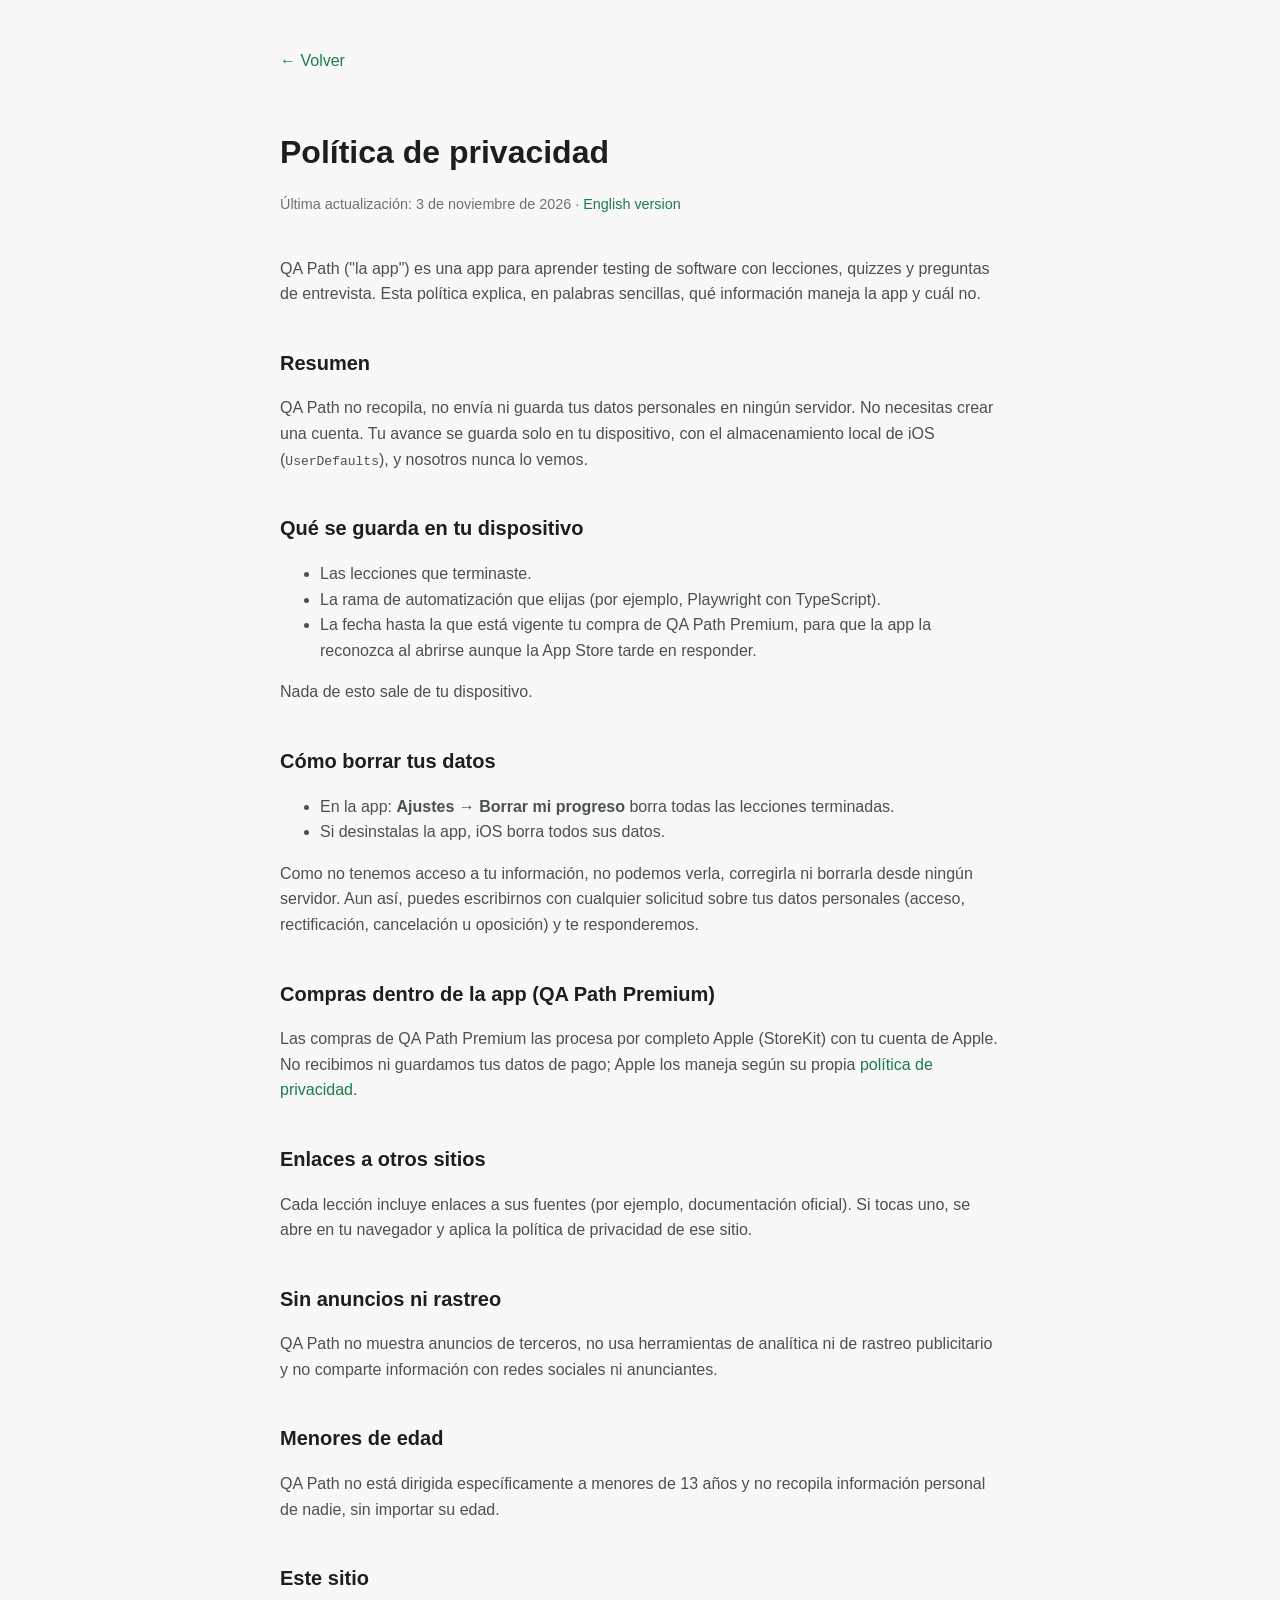
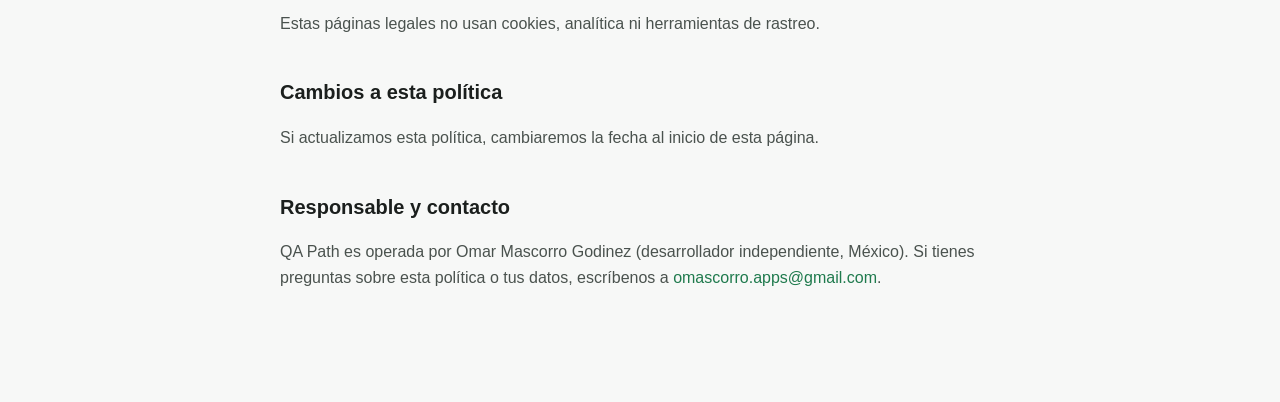
==== privacidad.html @ d22670b1 "Política de privacidad de QA Path (español e inglés) Co-Authored-By: Claude Opus 5.5 <noreply@anthro" ====
<!DOCTYPE html>
<html lang="es-MX">
<head>
<meta charset="UTF-8">
<meta name="viewport" content="width=device-width, initial-scale=1.0">
<title>Política de privacidad — QA Path</title>
<link rel="stylesheet" href="style.css">
</head>
<body>
<main>
  <a class="back" href="index.html">&larr; Volver</a>
  <h1>Política de privacidad</h1>
  <p class="updated">Última actualización: 3 de noviembre de 2026 · <a href="privacy.html">English version</a></p>

  <p>QA Path ("la app") es una app para aprender testing de software con lecciones, quizzes y preguntas de entrevista. Esta política explica, en palabras sencillas, qué información maneja la app y cuál no.</p>

  <h2>Resumen</h2>
  <p>QA Path no recopila, no envía ni guarda tus datos personales en ningún servidor. No necesitas crear una cuenta. Tu avance se guarda solo en tu dispositivo, con el almacenamiento local de iOS (<code>UserDefaults</code>), y nosotros nunca lo vemos.</p>

  <h2>Qué se guarda en tu dispositivo</h2>
  <ul>
    <li>Las lecciones que terminaste.</li>
    <li>La rama de automatización que elijas (por ejemplo, Playwright con TypeScript).</li>
    <li>La fecha hasta la que está vigente tu compra de QA Path Premium, para que la app la reconozca al abrirse aunque la App Store tarde en responder.</li>
  </ul>
  <p>Nada de esto sale de tu dispositivo.</p>

  <h2>Cómo borrar tus datos</h2>
  <ul>
    <li>En la app: <strong>Ajustes → Borrar mi progreso</strong> borra todas las lecciones terminadas.</li>
    <li>Si desinstalas la app, iOS borra todos sus datos.</li>
  </ul>
  <p>Como no tenemos acceso a tu información, no podemos verla, corregirla ni borrarla desde ningún servidor. Aun así, puedes escribirnos con cualquier solicitud sobre tus datos personales (acceso, rectificación, cancelación u oposición) y te responderemos.</p>

  <h2>Compras dentro de la app (QA Path Premium)</h2>
  <p>Las compras de QA Path Premium las procesa por completo Apple (StoreKit) con tu cuenta de Apple. No recibimos ni guardamos tus datos de pago; Apple los maneja según su propia <a href="https://www.apple.com/legal/privacy/" target="_blank" rel="noopener">política de privacidad</a>.</p>

  <h2>Enlaces a otros sitios</h2>
  <p>Cada lección incluye enlaces a sus fuentes (por ejemplo, documentación oficial). Si tocas uno, se abre en tu navegador y aplica la política de privacidad de ese sitio.</p>

  <h2>Sin anuncios ni rastreo</h2>
  <p>QA Path no muestra anuncios de terceros, no usa herramientas de analítica ni de rastreo publicitario y no comparte información con redes sociales ni anunciantes.</p>

  <h2>Menores de edad</h2>
  <p>QA Path no está dirigida específicamente a menores de 13 años y no recopila información personal de nadie, sin importar su edad.</p>

  <h2>Este sitio</h2>
  <p>Estas páginas legales no usan cookies, analítica ni herramientas de rastreo.</p>

  <h2>Cambios a esta política</h2>
  <p>Si actualizamos esta política, cambiaremos la fecha al inicio de esta página.</p>

  <h2>Responsable y contacto</h2>
  <p>QA Path es operada por Omar Mascorro Godinez (desarrollador independiente, México). Si tienes preguntas sobre esta política o tus datos, escríbenos a <a href="mailto:omascorro.apps@gmail.com?subject=QA%20Path">omascorro.apps@gmail.com</a>.</p>
</main>
</body>
</html>
---- style.css ----
:root {
  color-scheme: light dark;
  --fondo: #f7f8f7;
  --texto: #1b1f1d;
  --suave: #4a524e;
  --tenue: #6b736f;
  --acento: #1f7a4d;
  --linea: rgba(0, 0, 0, 0.1);
}

@media (prefers-color-scheme: dark) {
  :root {
    --fondo: #111413;
    --texto: rgba(255, 255, 255, 0.92);
    --suave: rgba(255, 255, 255, 0.72);
    --tenue: rgba(255, 255, 255, 0.5);
    --acento: #5fd39a;
    --linea: rgba(255, 255, 255, 0.12);
  }
}

body {
  margin: 0;
  background: var(--fondo);
  color: var(--texto);
  font-family: -apple-system, BlinkMacSystemFont, "Segoe UI", Roboto, sans-serif;
  line-height: 1.6;
}

main { max-width: 720px; margin: 0 auto; padding: 48px 16px 96px; }
h1 { font-size: 2rem; margin-bottom: 4px; }
h2 { font-size: 1.25rem; margin-top: 2.5rem; }
p, li { color: var(--suave); }
.updated { color: var(--tenue); font-size: 0.9rem; margin-bottom: 2.5rem; }
a { color: var(--acento); text-decoration: none; }
a:hover { text-decoration: underline; }
.back { display: inline-block; margin-bottom: 2rem; }
footer { margin-top: 4rem; padding-top: 1.5rem; border-top: 1px solid var(--linea); color: var(--tenue); font-size: 0.85rem; }
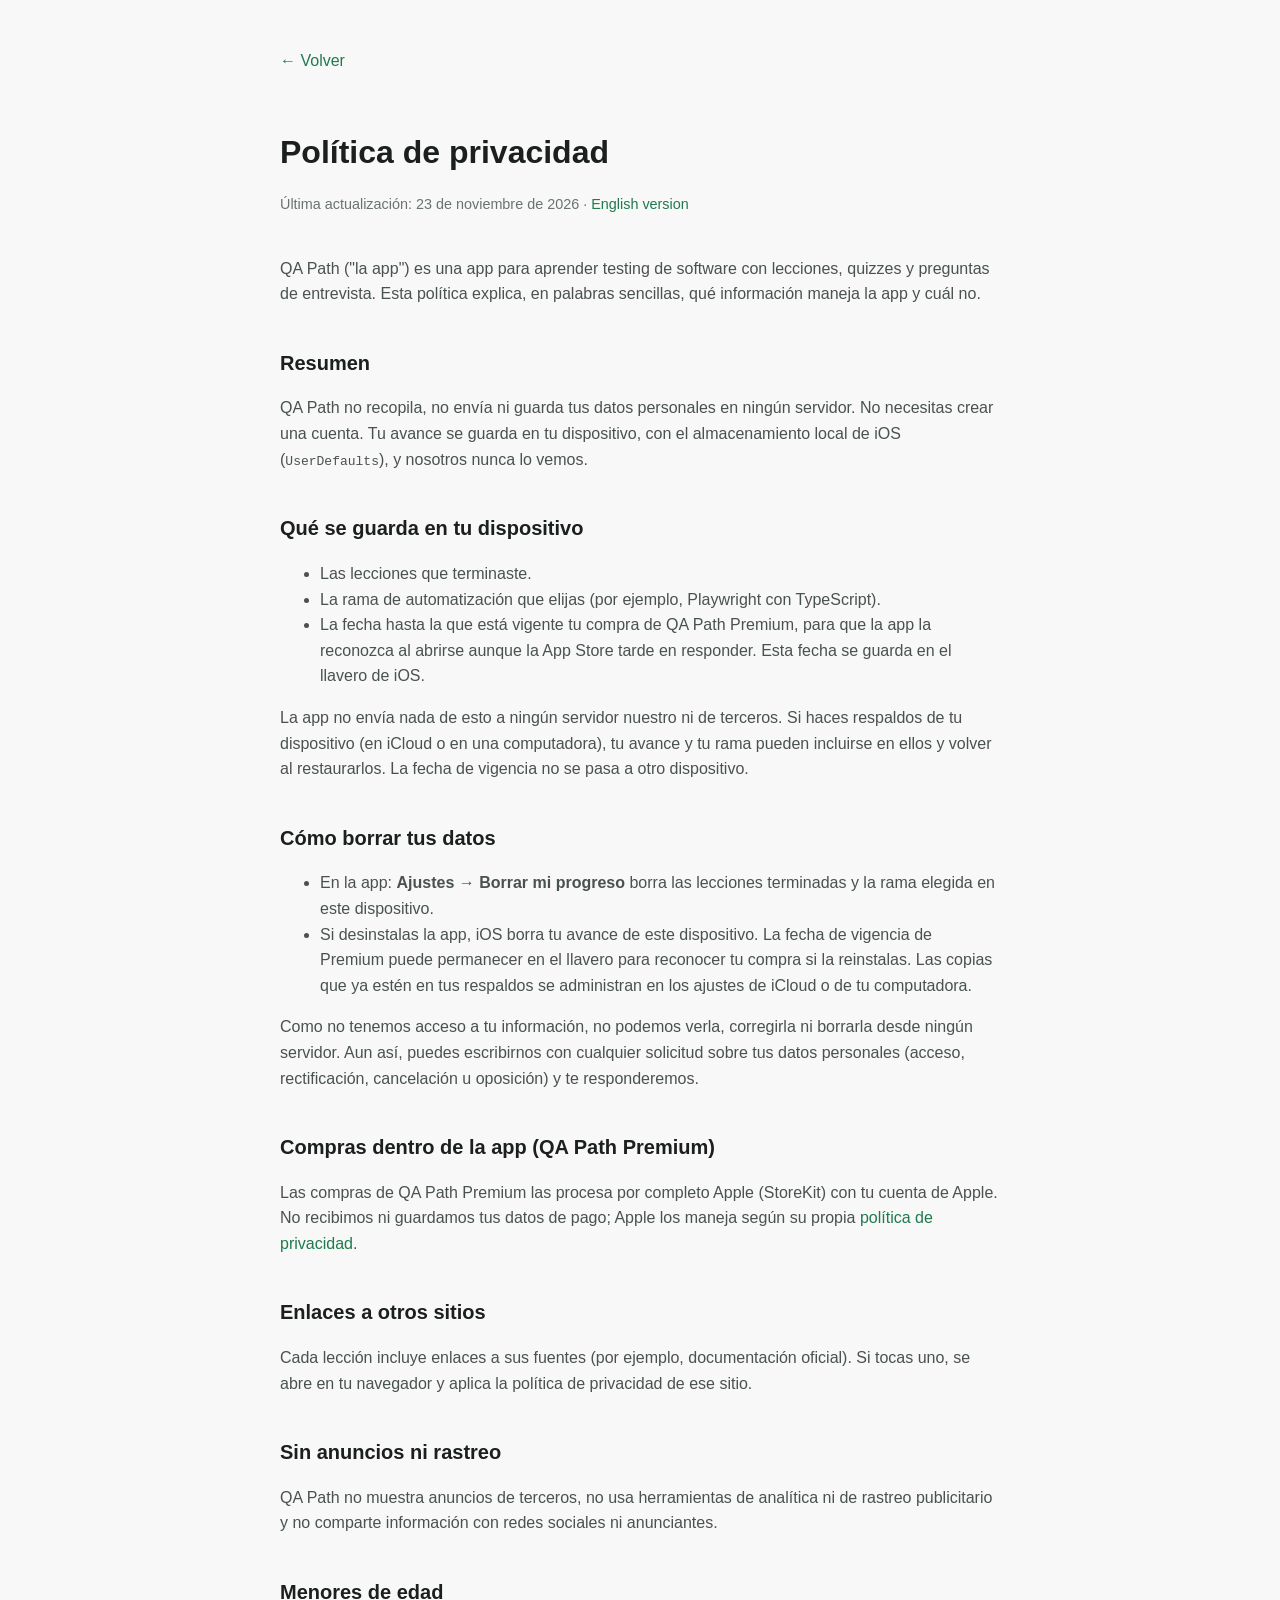
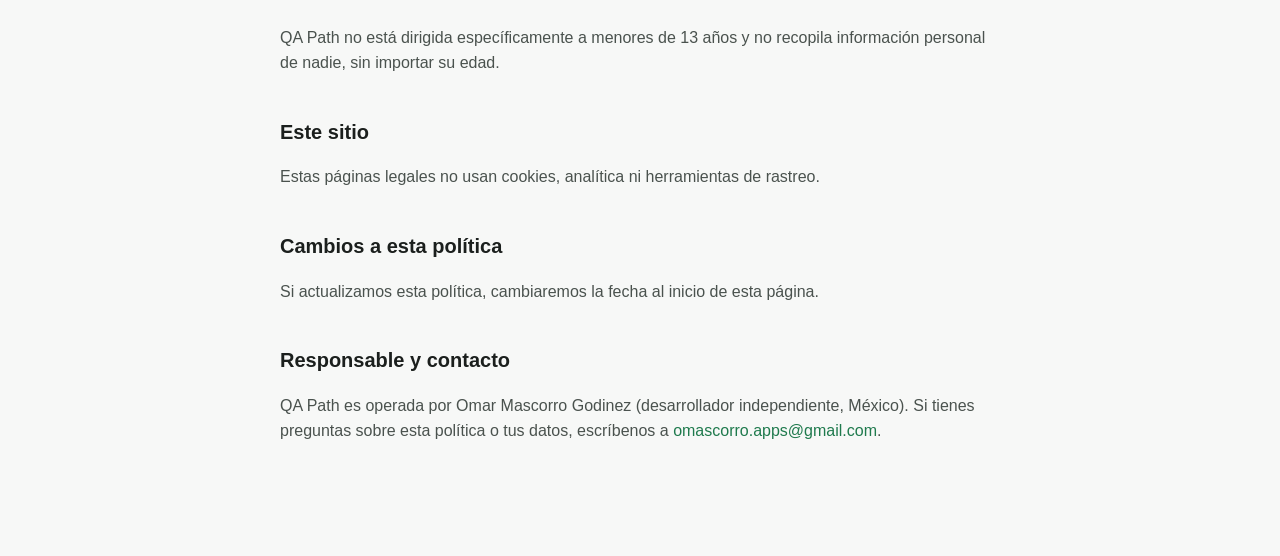
==== commit 5d94b4ff: "Política de privacidad: llavero, respaldos y qué queda al desinstalar Co-Authored-By: Claude Opus 5." ====
--- a/privacidad.html
+++ b/privacidad.html
@@ -10,25 +10,25 @@
 <main>
   <a class="back" href="index.html">&larr; Volver</a>
   <h1>Política de privacidad</h1>
-  <p class="updated">Última actualización: 3 de noviembre de 2026 · <a href="privacy.html">English version</a></p>
+  <p class="updated">Última actualización: 23 de noviembre de 2026 · <a href="privacy.html">English version</a></p>
 
   <p>QA Path ("la app") es una app para aprender testing de software con lecciones, quizzes y preguntas de entrevista. Esta política explica, en palabras sencillas, qué información maneja la app y cuál no.</p>
 
   <h2>Resumen</h2>
-  <p>QA Path no recopila, no envía ni guarda tus datos personales en ningún servidor. No necesitas crear una cuenta. Tu avance se guarda solo en tu dispositivo, con el almacenamiento local de iOS (<code>UserDefaults</code>), y nosotros nunca lo vemos.</p>
+  <p>QA Path no recopila, no envía ni guarda tus datos personales en ningún servidor. No necesitas crear una cuenta. Tu avance se guarda en tu dispositivo, con el almacenamiento local de iOS (<code>UserDefaults</code>), y nosotros nunca lo vemos.</p>
 
   <h2>Qué se guarda en tu dispositivo</h2>
   <ul>
     <li>Las lecciones que terminaste.</li>
     <li>La rama de automatización que elijas (por ejemplo, Playwright con TypeScript).</li>
-    <li>La fecha hasta la que está vigente tu compra de QA Path Premium, para que la app la reconozca al abrirse aunque la App Store tarde en responder.</li>
+    <li>La fecha hasta la que está vigente tu compra de QA Path Premium, para que la app la reconozca al abrirse aunque la App Store tarde en responder. Esta fecha se guarda en el llavero de iOS.</li>
   </ul>
-  <p>Nada de esto sale de tu dispositivo.</p>
+  <p>La app no envía nada de esto a ningún servidor nuestro ni de terceros. Si haces respaldos de tu dispositivo (en iCloud o en una computadora), tu avance y tu rama pueden incluirse en ellos y volver al restaurarlos. La fecha de vigencia no se pasa a otro dispositivo.</p>
 
   <h2>Cómo borrar tus datos</h2>
   <ul>
-    <li>En la app: <strong>Ajustes → Borrar mi progreso</strong> borra todas las lecciones terminadas.</li>
-    <li>Si desinstalas la app, iOS borra todos sus datos.</li>
+    <li>En la app: <strong>Ajustes → Borrar mi progreso</strong> borra las lecciones terminadas y la rama elegida en este dispositivo.</li>
+    <li>Si desinstalas la app, iOS borra tu avance de este dispositivo. La fecha de vigencia de Premium puede permanecer en el llavero para reconocer tu compra si la reinstalas. Las copias que ya estén en tus respaldos se administran en los ajustes de iCloud o de tu computadora.</li>
   </ul>
   <p>Como no tenemos acceso a tu información, no podemos verla, corregirla ni borrarla desde ningún servidor. Aun así, puedes escribirnos con cualquier solicitud sobre tus datos personales (acceso, rectificación, cancelación u oposición) y te responderemos.</p>
 
